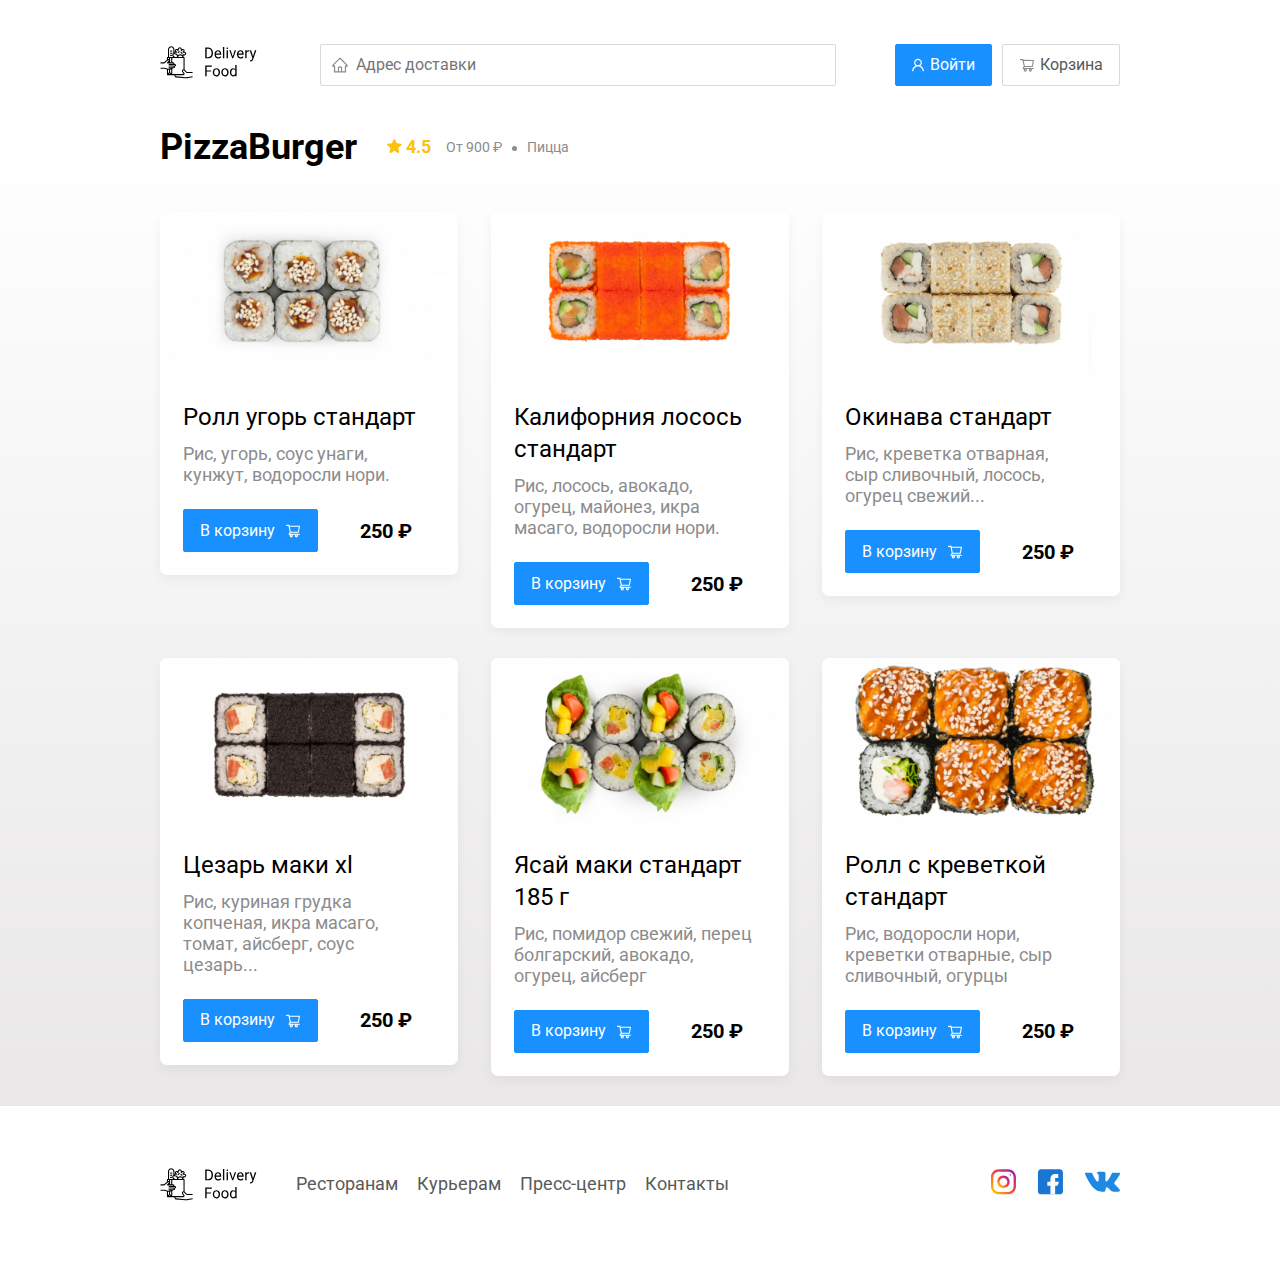
==== restaurant.html @ 7e374321 "Add files via upload" ====
<!DOCTYPE html>
<html lang="en">

<head>
    <meta charset="UTF-8">
    <meta name="viewport" content="width=device-width, initial-scale=1.0">
    <title>PizzaBurger - доставка еды на дом</title>
    <!-- Normalize css -->
    <link rel="stylesheet" href="css/normalize.css">
    <!-- My style -->
    <link rel="stylesheet" href="css/main.css">
    <!-- animate css -->
    <link rel="stylesheet" href="css/animate.css">
    <!-- Fonts goole -->
    <link href="https://fonts.googleapis.com/css2?family=Roboto:wght@400;700&display=swap" rel="stylesheet">
</head>

<body>
    <div class="container">
        <!-- шапка сайта -->
        <header class="header">
            <a href="index.html">
                <img src="img/logo.svg" alt="Logo" class="logo">
            </a>
            <input type="search" class="input adress-input" placeholder="Адрес доставки">
            <div class="buttons">
                <button class="button button-primary">
                    <img src="img/singin.svg" alt="user" class="btn-icon">
                    <span class="btn-text"> Войти</span>
                </button>
                <button class="button" id="cart-button">
                    <img src="img/karzina.svg" alt="shopping card" class="btn-icon">
                    <span class="btn-text">Корзина</span>
                </button>
            </div>
        </header>
        <!-- шапка сайта -->
    </div>
    <!-- /container -->

    <!-- main -->
    <main class="main">
        <div class="container">


            <section class="restaurants">
                <div class="section-heading">
                    <h2 class="section-title">PizzaBurger</h2>
                    <div class="card-info">
                        <div class="rating">
                            <img src="img/star.svg" alt="" class="rating-star">
                            4.5
                        </div>
                        <div class="price">От 900 ₽</div>
                        <div class="category">Пицца </div>
                    </div>
                </div>

                <!-- card -->
                <div class="cards">

                    <div class="card wow fadeInUp" data-wow-delay="0.2s">
                        <img src="img/reg1.png" alt="image" class="card-image">
                        <div class="card-text">
                            <div class="card-heading">
                                <h3 class="card-title card-title-reg">Ролл угорь стандарт</h3>
                            </div>
                            <!-- / card heading -->
                            <div class="card-info">
                                <div class="ingredient">Рис, угорь, соус унаги, кунжут, водоросли нори. </div>
                            </div>
                            <!-- /card info -->

                            <div class="card-btn">
                                <button class="button button-primary">
                                    <span class="btn-card-text">В корзину</span>
                                    <img src="img/karzina-white.svg" alt="shopping-card" class="btn-card-img">
                                </button>
                                <strong class="card-price-bold">
                                    250 ₽
                                </strong>
                            </div>
                        </div>
                        <!-- /card text -->
                    </div>
                    <!-- /card -->

                    <div class="card wow fadeInUp" data-wow-delay="0.4s">
                        <img src="img/reg2.png" alt="image" class="card-image">
                        <div class="card-text">
                            <div class="card-heading">
                                <h3 class="card-title card-title-reg">Калифорния лосось стандарт</h3>

                            </div>
                            <!-- / card heading -->
                            <div class="card-info">
                                <div class="ingredient">Рис, лосось, авокадо, огурец, майонез, икра масаго, водоросли
                                    нори. </div>
                            </div>
                            <!-- /card info -->

                            <div class="card-btn">
                                <button class="button button-primary">
                                    <span class="btn-card-text">В корзину</span>
                                    <img src="img/karzina-white.svg" alt="shopping-card" class="btn-card-img">
                                </button>
                                <strong class="card-price-bold">
                                    250 ₽
                                </strong>
                            </div>
                        </div>
                        <!-- /card text -->
                    </div>
                    <!-- /card -->

                    <div class="card wow fadeInUp" data-wow-delay="0.6s">
                        <img src="img/reg3.png" alt="image" class="card-image">
                        <div class="card-text">
                            <div class="card-heading">
                                <h3 class="card-title card-title-reg">Окинава стандарт</h3>

                            </div>
                            <!-- / card heading -->
                            <div class="card-info">
                                <div class="ingredient"> Рис, креветка отварная, сыр сливочный, лосось, огурец свежий...
                                </div>
                            </div>
                            <!-- /card info -->

                            <div class="card-btn">
                                <button class="button button-primary">
                                    <span class="btn-card-text">В корзину</span>
                                    <img src="img/karzina-white.svg" alt="shopping-card" class="btn-card-img">
                                </button>
                                <strong class="card-price-bold">
                                    250 ₽
                                </strong>
                            </div>
                        </div>
                        <!-- /card text -->
                    </div>
                    <!-- /card -->

                    <div class="card wow fadeInUp" data-wow-delay="0.2s">
                        <img src="img/reg4.png" alt="image" class="card-image">
                        <div class="card-text">
                            <div class="card-heading">
                                <h3 class="card-title card-title-reg">Цезарь маки хl</h3>

                            </div>
                            <!-- / card heading -->
                            <div class="card-info">
                                <div class="ingredient">Рис, куриная грудка копченая, икра масаго, томат, айсберг, соус
                                    цезарь... </div>
                            </div>
                            <!-- /card info -->

                            <div class="card-btn">
                                <button class="button button-primary">
                                    <span class="btn-card-text">В корзину</span>
                                    <img src="img/karzina-white.svg" alt="shopping-card" class="btn-card-img">
                                </button>
                                <strong class="card-price-bold">
                                    250 ₽
                                </strong>
                            </div>
                        </div>
                        <!-- /card text -->
                    </div>
                    <!-- /card -->

                    <div class="card wow fadeInUp" data-wow-delay="0.4s">
                        <img src="img/reg5.png" alt="image" class="card-image">
                        <div class="card-text">
                            <div class="card-heading">
                                <h3 class="card-title card-title-reg">Ясай маки стандарт 185 г</h3>

                            </div>
                            <!-- / card heading -->
                            <div class="card-info">
                                <div class="ingredient">Рис, помидор свежий, перец болгарский, авокадо, огурец, айсберг
                                </div>
                            </div>
                            <!-- /card info -->

                            <div class="card-btn">
                                <button class="button button-primary">
                                    <span class="btn-card-text">В корзину</span>
                                    <img src="img/karzina-white.svg" alt="shopping-card" class="btn-card-img">
                                </button>
                                <strong class="card-price-bold">
                                    250 ₽
                                </strong>
                            </div>
                        </div>
                        <!-- /card text -->
                    </div>
                    <!-- /card -->

                    <div class="card wow fadeInUp" data-wow-delay="0.6s">
                        <img src="img/reg6.png" alt="image" class="card-image">
                        <div class="card-text">
                            <div class="card-heading">
                                <h3 class="card-title card-title-reg">Ролл с креветкой стандарт</h3>

                            </div>
                            <!-- / card heading -->
                            <div class="card-info">
                                <div class="ingredient">Рис, водоросли нори, креветки отварные, сыр сливочный, огурцы
                                </div>
                            </div>
                            <!-- /card info -->

                            <div class="card-btn">
                                <button class="button button-primary">
                                    <span class="btn-card-text">В корзину</span>
                                    <img src="img/karzina-white.svg" alt="shopping-card" class="btn-card-img">
                                </button>
                                <strong class="card-price-bold">
                                    250 ₽
                                </strong>
                            </div>
                        </div>
                        <!-- /card text -->
                    </div>
                    <!-- /card -->

                </div>
                <!-- /cards -->
            </section>
        </div>
    </main>
    <!-- /main -->

    <footer class="footer">
        <div class="container">
            <div class="footer-block">
                <img src="img/logo.svg" alt="Logo" class="logo footer-logo">
                <nav class="footer-nav">
                    <a href="#" class="footer-link">Ресторанам </a>
                    <a href="#" class="footer-link">Курьерам</a>
                    <a href="#" class="footer-link">Пресс-центр</a>
                    <a href="#" class="footer-link">Контакты</a>
                </nav>
                <div class="social-links">
                    <a href="#" class="social-link"><img src="img/instagram.svg" alt="instagram"></a>
                    <a href="#" class="social-link"><img src="img/facebook.svg" alt="facebook"></a>
                    <a href="#" class="social-link"><img src="img/vk.svg" alt="vk"></a>
                </div>
            </div>
        </div>
    </footer>

    <!-- modal -->
    <div class="modal ">
        <div class="modal-dialog">
            <div class="modal-header">
                <h3 class="modal-title">Корзина</h3>
                <button class="close">&times;</button>
            </div>
            <!--  /modal  header -->
            <div class="modal-body">
                <div class="food-row">
                    <span class="food-name">Ролл угорь стандарт</span>
                    <strong class="food-price">250 ₽</strong>
                    <div class="food-counter">
                        <button class="counter-button">-</button>
                        <span class="counter">1</span>
                        <button class="counter-button">+</button>
                    </div>
                </div>
                <div class="food-row">
                    <span class="food-name">Ролл угорь стандарт</span>
                    <strong class="food-price">250 ₽</strong>
                    <div class="food-counter">
                        <button class="counter-button">-</button>
                        <span class="counter">1</span>
                        <button class="counter-button">+</button>
                    </div>
                </div>
                <div class="food-row">
                    <span class="food-name">Ролл угорь стандарт</span>
                    <strong class="food-price">250 ₽</strong>
                    <div class="food-counter">
                        <button class="counter-button">-</button>
                        <span class="counter">1</span>
                        <button class="counter-button">+</button>
                    </div>
                </div>
                <div class="food-row">
                    <span class="food-name">Ролл угорь стандарт</span>
                    <strong class="food-price">250 ₽</strong>
                    <div class="food-counter">
                        <button class="counter-button">-</button>
                        <span class="counter">1</span>
                        <button class="counter-button">+</button>
                    </div>
                </div>
                <div class="food-row">
                    <span class="food-name">Ролл угорь стандарт</span>
                    <strong class="food-price">250 ₽</strong>
                    <div class="food-counter">
                        <button class="counter-button">-</button>
                        <span class="counter">1</span>
                        <button class="counter-button">+</button>
                    </div>
                </div>
            </div>
            <!--  /modal  body -->
            <div class="modal-footer">
                <span class="modal-pricetag">1250 ₽</span>
                <div class="footer-buttons">
                    <button class="button button-primary">Оформит заказ</button>
                    <button class="button">Отмена</button>
                </div>
            </div>
            <!--  /modal  footer -->
        </div>
    </div>

</body>
<script src="js/wow.js"></script>
<script src="js/main.js"></script>

</html>
---- css/main.css ----
* {
    box-sizing: border-box;
}

body {
    font-family: "Roboto", sans-serif;
    padding-top: 44px;
}

.container {
    max-width: 1200px;
    margin: 0 auto;
}

.header {
    display: flex;
    align-items: center;
    justify-content: space-between;
    margin-bottom: 40px;
}

.input {
    background: #FFFFFF;
    border: 1px solid #D9D9D9;
    border-radius: 2px;
    font-size: 16px;
    line-height: 24px;
    padding: 8px;
    padding-left: 35px;
    background-repeat: no-repeat;
    background-position: left 11px center;
}

.adress-input {
    flex: 0.8;
    background-image: url(../img/input-home.svg);
}

.input-search {
    background-image: url(../img/search.svg);
    width: 300px;
    margin-left: auto;
}

.buttons {
    display: flex;
    align-items: center;
    /* cursor: pointer; */
}

.button {
    display: flex;
    align-items: center;
    padding: 8px 16px;
    background: #FFFFFF;
    border: 1px solid #D9D9D9;
    box-sizing: border-box;
    box-shadow: 0px 0px 2px rgba(0, 0, 0, 0.0015);
    border-radius: 2px;
    color: #595959;
    line-height: 24px;
    cursor: pointer;
}

.button-primary {
    border: 1px solid #1890FF;
    background: #1890FF;
    color: #FFFFFF;
    margin-right: 10px;
}

.btn-icon {
    margin-right: 6px;
}

.btn-card-text {
    margin-right: 10px;
}

.promo {
    box-shadow: 0px 7px 12px rgba(158, 158, 163, 0.1);
    background: #FFF1B8 url(../img/promo-image.png) no-repeat top -80px right -250px / 850px;
    border-radius: 10px;
    padding: 68px 70px;
    margin-bottom: 56px;
}

.promo-title {
    font-style: normal;
    font-weight: bold;
    font-size: 39px;
    line-height: 46px;
    color: #302C34;

}

.promo-text {
    font-style: normal;
    font-weight: normal;
    font-size: 24px;
    line-height: 28px;
    color: #302C34;
    max-width: 538px;
}

.main {
    background: linear-gradient(180deg, rgba(245, 245, 245, 0) 1.04%, rgb(233, 231, 231) 100%);
}

.section-heading {
    display: flex;
    align-items: center;
    /* justify-content: space-between; */
    margin-bottom: 44px;
}

.section-title {
    font-style: normal;
    font-weight: bold;
    font-size: 36px;
    line-height: 42px;
    color: #000000;
    margin: 0;
    margin-right: 30px;
}

.cards {
    display: -webkit-flex;
    display: -ms-flexbox;
    display: flex;
    align-items: flex-start;
    flex-wrap: wrap;
    justify-content: space-between;
}


.card {
    text-decoration: none;
    background: #FFFFFF;
    box-shadow: 0px 4px 12px rgba(0, 0, 0, 0.05);
    border-radius: 7px;
    overflow: hidden;
    margin-bottom: 30px;
    flex-basis: 31%;
    cursor: pointer;
    transition: 0.8s ease-in;
}


.card:hover {
    box-shadow: 0px 4px 12px black;
}

.card-image {
    width: 100%;
    height: auto;
    object-fit: cover;
}

.card-text {
    padding: 20px 35px 23px 23px;
    /* height: 100%; */
}

.card-heading {
    display: flex;
    align-items: center;
    justify-content: space-between;
}

.card-title {
    margin: 0;
    font-style: normal;
    font-weight: bold;
    font-size: 24px;
    line-height: 32px;
    color: #000000;
}

.card-title-reg {
    font-weight: 400;
    margin-bottom: 10px;
}

.card-tag {
    background: #262626;
    border-radius: 2px;
    font-style: normal;
    font-weight: normal;
    font-size: 12px;
    line-height: 20px;
    color: #fff;
    padding: 1px 8px;
}

.card-info {
    display: flex;
    align-items: center;
    flex-wrap: wrap;
}

.card-btn {
    display: flex;
    align-items: center;
    margin-top: 24px;
}

.card-price-bold {
    font-weight: bold;
    font-size: 20px;
    line-height: 32px;
    color: #000000;
    margin-left: 32px;
}

.rating {
    margin-right: 26px;
    color: #FFC107;
    font-style: normal;
    font-weight: bold;
    font-size: 18px;
    line-height: 32px;
}

.price,
.category {
    font-style: normal;
    font-weight: normal;
    font-size: 18px;
    line-height: 32px;
    color: #8C8C8C;
}

.price {
    margin-right: 10px;
}

.ingredient {
    font-size: 18px;
    line-height: 21px;
    color: #8C8C8C;
}



.category {
    text-overflow: ellipsis;
    overflow: hidden;
    white-space: nowrap;
    max-width: 150px;
}

.price::after {
    content: "";
    width: 5px;
    height: 5px;
    background: #8C8C8C;
    display: inline-block;
    vertical-align: middle;
    border-radius: 50%;
    margin-left: 10px;
}

.footer {
    padding: 60px 0;
}

.footer-block {
    display: flex;
    align-items: center;
    justify-content: space-between;
}

.footer-nav {
    margin-left: 35px;
    margin-right: auto;
}

.footer-link {
    display: inline-block;
    font-style: normal;
    font-weight: normal;
    font-size: 18px;
    line-height: 21px;
    color: #595959;
    text-decoration: none;
}

.footer-link:not(:last-child) {
    margin-right: 15px;
}

.social-links {
    display: flex;
    align-items: center;
}

.social-link:not(:last-child) {
    margin-right: 21px;
}


.modal {
    position: fixed;
    left: 0;
    top: 0;
    width: 100%;
    height: 100%;
    background: rgba(0, 0, 0, 0.4);
    display: none;
}

.is-open{
    display: flex;    
}

.modal-dialog {
    max-width: 780px;
    width: 95%;
    background: #fff;
    border-radius: 5px;
    margin: auto;
    padding: 45px 45px;
}

.modal-header {
    display: flex;
    align-items: center;
    justify-content: space-between;
    margin-bottom: 45px;
}

.modal-title {
    margin: 0;
    font-weight: bold;
    font-size: 36px;
    line-height: 42px;
}

.close {
    font-size: 36px;
    border: none;
    background-color: transparent;
    outline: none;
    cursor: pointer;
}

.modal-body {
    margin-bottom: 52px;
}

.food-row {
    display: flex;
    align-items: center;
    justify-content: space-between;
    padding-bottom: 8px;
    border-bottom: 1px solid #d9d9d9;
    margin-bottom: 15px;
}

.food-name {
    font-weight: normal;
    font-size: 18px;
    line-height: 32px;
}

.food-price {
    margin-left: auto;
    margin-right: 47px;
    font-weight: bold;
    font-size: 20px;
    line-height: 32px;
}

.food-counter {
    display: flex;
    align-items: center;
}

.counter-button {
    display: flex;
    align-items: center;
    justify-content: center;
    width: 39px;
    height: 32px;
    background: #fff;
    border: 1px solid #40a9ff;
    box-sizing: border-box;
    border-radius: 2px;
    font-weight: normal;
    font-size: 14px;
    line-height: 22px;
    color: #40a9ff;
    cursor: pointer;
}

.counter {
    font-size: 16px;
    line-height: 24px;
    margin: 0 10px 0 10px;
}

.modal-footer {
    display: flex;
    align-items: center;
    justify-content: space-between;
}

.footer-buttons {
    display: flex;
    align-items: center;
}

.modal-pricetag {
    background: #262626;
    border-radius: 5px;
    color: #fff;
    padding: 15px 20px;
    font-size: 26px;
    line-height: 23px;
}

@media(max-width:1366px) {
    .container {
        max-width: 960px;
    }

    .promo {
        background-position: center right -250px;
        background-size: 750px;
    }

    .rating {
        margin-right: 15px;
    }

    .category,
    .price {
        font-size: 14px;
    }
}

@media(max-width:992px) {
    .container {
        max-width: 750px;
    }

    .promo {
        background-position: center right -200px;
        background-size: 500px;
        padding: 50px;
    }

    .promo-text {
        font-size: 18px;
        max-width: 400px;
    }

    .card {
        flex-basis: 49%;
    }

    .footer-link {
        font-size: 16px;
    }

    @media(max-width:768px) {
        .container {
            max-width: 560px;
        }

        .promo {
            background-position: bottom right -200px;
            background-size: 400px;
        }

        .promo-title {
            font-size: 24px;
            line-height: 1.4;
        }

        .promo-text {
            margin-top: 0;
        }

        .card-info {
            flex-wrap: wrap;
        }

        .card .rating {
            flex-basis: 100%;
        }

        .card-title {
            font-size: 18px;
        }
    }

    @media(max-width:578px) {
        .container {
            max-width: 90%;
        }

        .header {
            flex-wrap: wrap;
        }

        .adress-input {
            margin-top: 15px;
            order: 5;
            flex: 1;
        }

        .promo {
            background-image: none;
        }

        .promo-title {
            margin-bottom: 10px;
        }

        .section-title {
            font-size: 20px;
        }

        .card {
            flex-basis: 100%;
        }

        .card-image {
            width: 100%;
        }

        .footer {
            padding: 30px 0;
        }

        .footer-block {
            align-items: flex-start;
        }

        .footer-nav {
            margin-left: 0;
            margin-right: 0;
            order: 0;
            display: flex;
            flex-direction: column;
        }

        .footer-logo {
            margin-right: 15px;
            order: 1;
        }

        .social-links {
            order: 2;
        }
    }

    @media(max-width:480px) {

        .btn-text {
            display: none;
        }

        .btn-icon {
            margin: 0;
        }

        .button {
            min-height: 40px;
        }

        .promo {
            padding: 20px;
        }

        .section-heading {
            flex-wrap: wrap;
            justify-content: center;
        }

        .footer-block {
            flex-wrap: wrap;
            flex-direction: column;
            align-items: center;
        }

        .footer-logo {
            order: 0;
            margin-bottom: 20px;
        }

        .footer-nav {
            text-align: center;
            margin-bottom: 20px;
        }

        .footer-link:not(:last-child) {
            margin-right: 0;
        }
    }
}
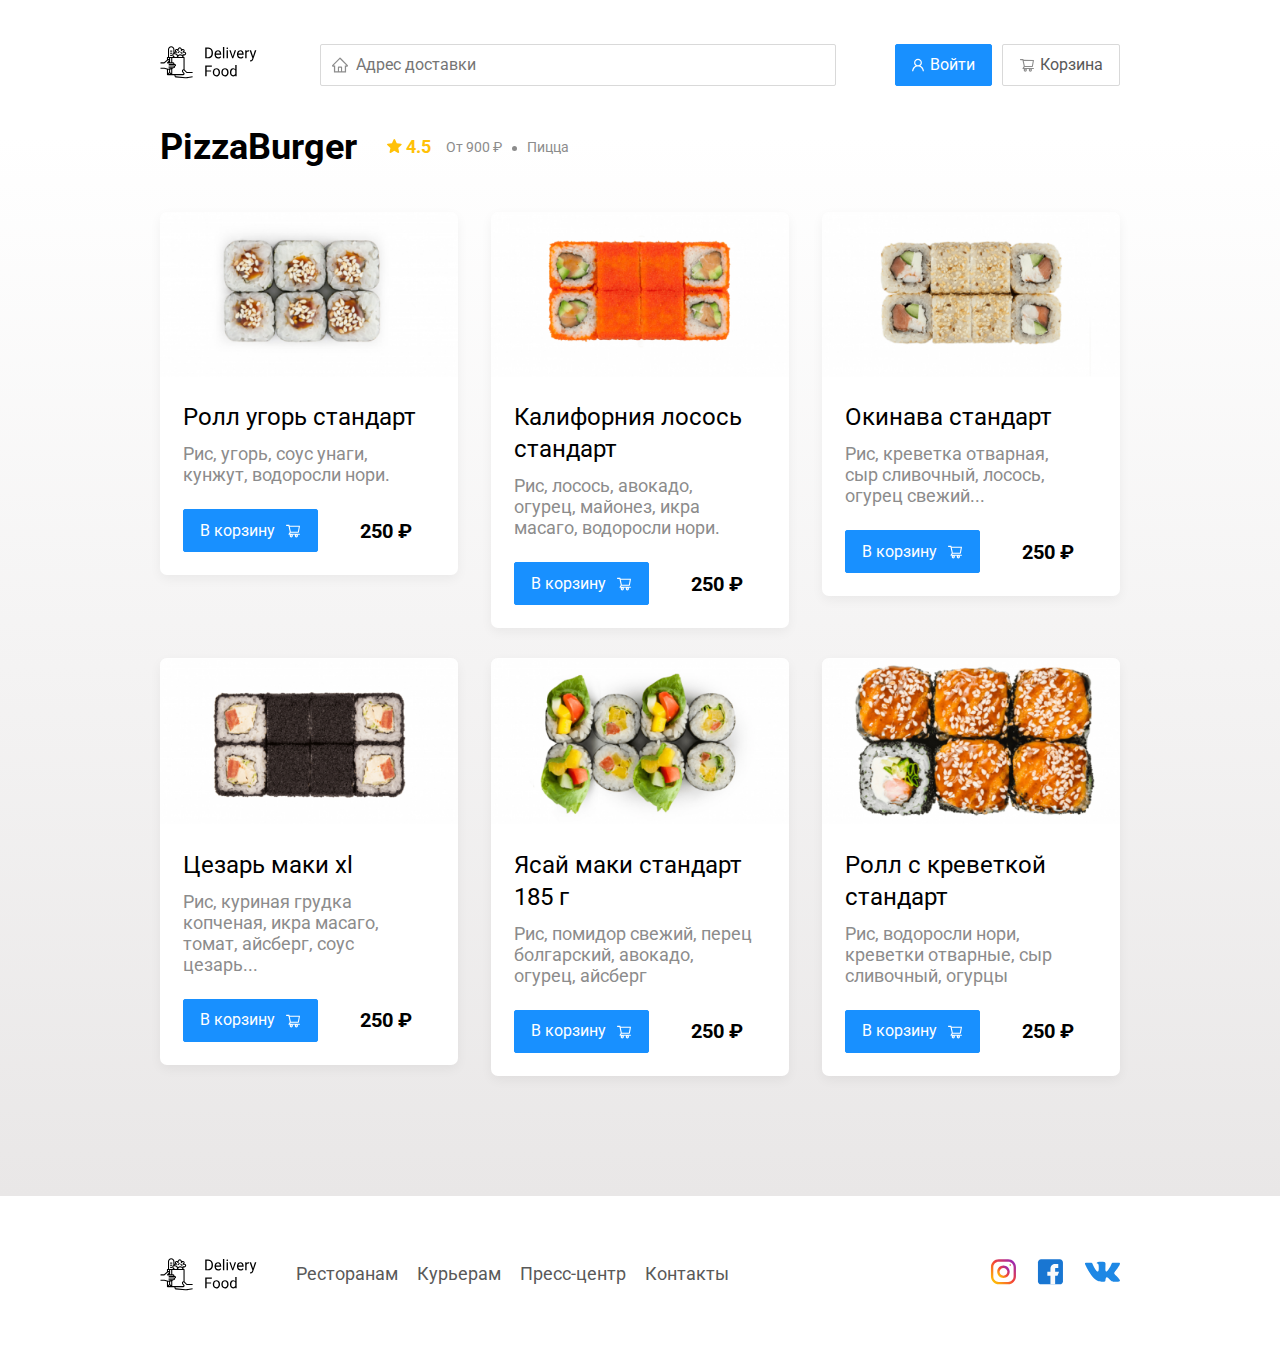
==== commit d9b28bff: "Add files via upload" ====
--- a/restaurant.html
+++ b/restaurant.html
@@ -5,6 +5,7 @@
     <meta charset="UTF-8">
     <meta name="viewport" content="width=device-width, initial-scale=1.0">
     <title>PizzaBurger - доставка еды на дом</title>
+    <link rel="shortcut icon" href="img/favicon.ico" type="image/x-icon">
     <!-- Normalize css -->
     <link rel="stylesheet" href="css/normalize.css">
     <!-- My style -->
@@ -59,7 +60,7 @@
                 <!-- card -->
                 <div class="cards">
 
-                    <div class="card wow fadeInUp" data-wow-delay="0.2s">
+                    <div class="card" data-wow-delay="0.2s">
                         <img src="img/reg1.png" alt="image" class="card-image">
                         <div class="card-text">
                             <div class="card-heading">
@@ -85,7 +86,7 @@
                     </div>
                     <!-- /card -->
 
-                    <div class="card wow fadeInUp" data-wow-delay="0.4s">
+                    <div class="card" data-wow-delay="0.4s">
                         <img src="img/reg2.png" alt="image" class="card-image">
                         <div class="card-text">
                             <div class="card-heading">
@@ -113,7 +114,7 @@
                     </div>
                     <!-- /card -->
 
-                    <div class="card wow fadeInUp" data-wow-delay="0.6s">
+                    <div class="card" data-wow-delay="0.6s">
                         <img src="img/reg3.png" alt="image" class="card-image">
                         <div class="card-text">
                             <div class="card-heading">
@@ -141,7 +142,7 @@
                     </div>
                     <!-- /card -->
 
-                    <div class="card wow fadeInUp" data-wow-delay="0.2s">
+                    <div class="card" data-wow-delay="0.2s">
                         <img src="img/reg4.png" alt="image" class="card-image">
                         <div class="card-text">
                             <div class="card-heading">
@@ -169,7 +170,7 @@
                     </div>
                     <!-- /card -->
 
-                    <div class="card wow fadeInUp" data-wow-delay="0.4s">
+                    <div class="card" data-wow-delay="0.4s">
                         <img src="img/reg5.png" alt="image" class="card-image">
                         <div class="card-text">
                             <div class="card-heading">
@@ -197,7 +198,7 @@
                     </div>
                     <!-- /card -->
 
-                    <div class="card wow fadeInUp" data-wow-delay="0.6s">
+                    <div class="card" data-wow-delay="0.6s">
                         <img src="img/reg6.png" alt="image" class="card-image">
                         <div class="card-text">
                             <div class="card-heading">
--- a/css/main.css
+++ b/css/main.css
@@ -105,6 +105,7 @@
 
 .main {
     background: linear-gradient(180deg, rgba(245, 245, 245, 0) 1.04%, rgb(233, 231, 231) 100%);
+    padding-bottom: 90px;
 }
 
 .section-heading {
@@ -112,6 +113,7 @@
     align-items: center;
     /* justify-content: space-between; */
     margin-bottom: 44px;
+    align-items: center;
 }
 
 .section-title {
@@ -159,13 +161,14 @@
 
 .card-text {
     padding: 20px 35px 23px 23px;
-    /* height: 100%; */
+    height: 100%;
 }
 
 .card-heading {
     display: flex;
     align-items: center;
     justify-content: space-between;
+    
 }
 
 .card-title {
@@ -576,8 +579,15 @@
         }
 
         .section-heading {
+            display: flex;
+            justify-content: flex-start;
             flex-wrap: wrap;
-            justify-content: center;
+            align-items: center;
+        }
+
+        .input-search {
+            flex-basis: 100%;
+            margin-left: 0;
         }
 
         .footer-block {
@@ -599,5 +609,22 @@
         .footer-link:not(:last-child) {
             margin-right: 0;
         }
+
+        .food-name{
+            font-size: 18px;
+        }
+
+        .food-price{
+            font-size: 14px;
+        }
+
+        .counter-button{
+            width: 30px;
+            height: 25px;
+        }
+        .modal-pricetag {
+            padding: 10px 10px;
+            font-size: 20px;
+            line-height: 18px;
     }
 }